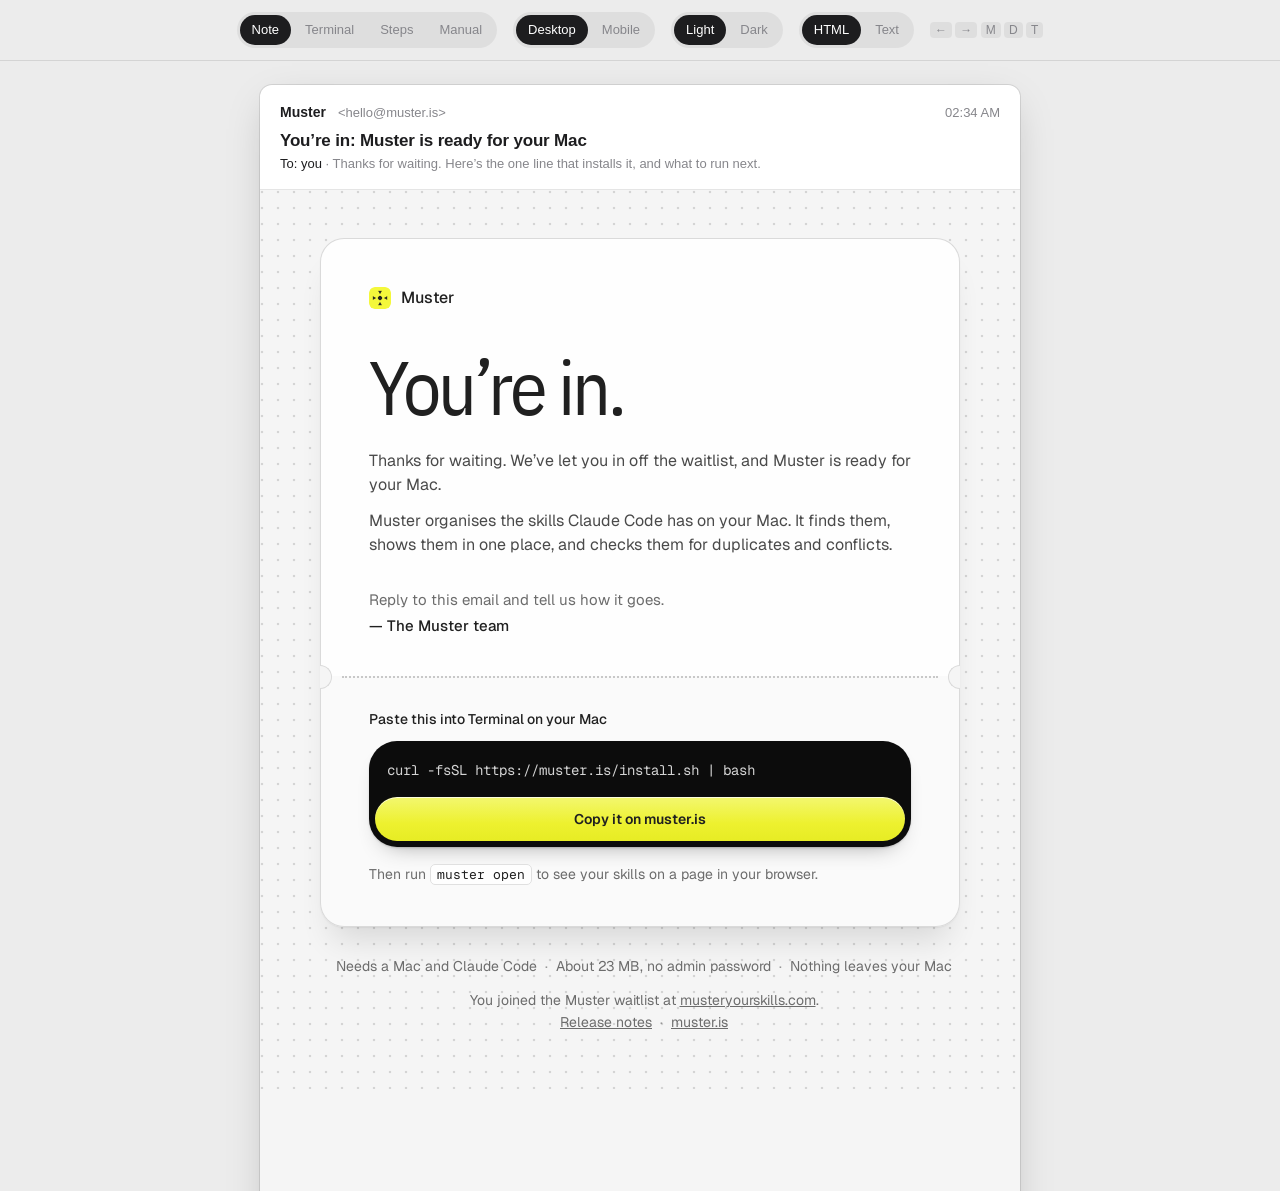
==== emails/index.html @ a4cf53c2 "Invitation emails, run 1: Note, Terminal, Steps, Manual; drop Poster The muster.is directions as the" ====
<!doctype html>
<!-- The email preview (harness only; delete with the losers). Each email is a standalone,
     send-ready file beside this one: <name>.html and its plain-text part <name>.txt.
     ?email=<name>&width=desktop|mobile&scheme=light|dark&part=html|text
     ← → step through the emails, 1–9 jump to one, D toggles dark, M toggles mobile, T toggles text. -->
<html lang="en">
<head>
  <meta charset="utf-8" />
  <meta name="viewport" content="width=device-width, initial-scale=1" />
  <meta name="robots" content="noindex" />
  <title>Muster: invitation emails</title>
  <link rel="icon" href="../assets/favicon.svg" type="image/svg+xml" />
  <style>
    /* Deliberately outside the design system, like variants/picker.css: a neutral mail client. */
    :root { color-scheme: light dark; --bg: #ececec; --pane: #fff; --ink: #1d1d1f; --dim: #86868b; --line: rgb(0 0 0 / .1); --chip: rgb(0 0 0 / .06); --on: #1d1d1f; --on-ink: #fff; }
    html[data-scheme="dark"] { --bg: #161616; --pane: #1e1e1e; --ink: #f5f5f7; --dim: #98989d; --line: rgb(255 255 255 / .1); --chip: rgb(255 255 255 / .08); --on: #f5f5f7; --on-ink: #1d1d1f; }
    * { box-sizing: border-box; }
    body { margin: 0; min-height: 100vh; background: var(--bg); color: var(--ink); font: 13px/1.4 -apple-system, BlinkMacSystemFont, "Segoe UI", sans-serif; -webkit-font-smoothing: antialiased; }
    .bar { position: sticky; top: 0; z-index: 2; display: flex; flex-wrap: wrap; align-items: center; justify-content: center; gap: 8px 16px; padding: 12px 16px; background: color-mix(in srgb, var(--bg) 88%, transparent); backdrop-filter: blur(12px); -webkit-backdrop-filter: blur(12px); border-bottom: 1px solid var(--line); }
    .seg { display: flex; gap: 2px; padding: 3px; border-radius: 999px; background: var(--chip); }
    .seg button { padding: 6px 12px; border: 0; border-radius: 999px; background: none; color: var(--dim); font: inherit; cursor: pointer; }
    .seg button:hover { color: var(--ink); }
    .seg button[aria-pressed="true"] { background: var(--on); color: var(--on-ink); }
    .seg button:focus-visible { outline: 2px solid var(--ink); outline-offset: 2px; }
    .keys { color: var(--dim); font-size: 12px; }
    .keys kbd { font: inherit; padding: 1px 5px; border-radius: 4px; background: var(--chip); }
    .stage { display: flex; justify-content: center; padding: 24px 16px 64px; }
    .client { width: 100%; max-width: 760px; border-radius: 12px; background: var(--pane); box-shadow: 0 0 0 1px var(--line), 0 12px 40px -12px rgb(0 0 0 / .25); overflow: hidden; transition: max-width .3s cubic-bezier(.23, 1, .32, 1); }
    html[data-width="mobile"] .client { max-width: 375px; border-radius: 28px; }
    .head { padding: 18px 20px 16px; border-bottom: 1px solid var(--line); }
    .row { display: flex; align-items: baseline; gap: 12px; }
    .from { font-weight: 600; font-size: 14px; }
    .addr { color: var(--dim); }
    .when { margin-left: auto; color: var(--dim); white-space: nowrap; }
    .subject { margin: 6px 0 2px; font-size: 17px; font-weight: 600; letter-spacing: -.01em; }
    .pre { margin: 0; color: var(--dim); white-space: nowrap; overflow: hidden; text-overflow: ellipsis; }
    .pre b { color: var(--ink); font-weight: 400; }
    iframe { display: block; width: 100%; height: 600px; border: 0; background: var(--pane); }
    pre.text { margin: 0; padding: 24px 20px 32px; font: 13px/1.6 ui-monospace, "SF Mono", Menlo, monospace; white-space: pre-wrap; overflow-wrap: anywhere; }
    .meta { margin: 0; padding: 10px 20px; border-top: 1px solid var(--line); color: var(--dim); font-size: 12px; }
  </style>
</head>
<body>
  <nav class="bar" aria-label="Preview">
    <div class="seg" data-group="email" role="group" aria-label="Email"></div>
    <div class="seg" data-group="width" role="group" aria-label="Width"><button type="button" data-value="desktop">Desktop</button><button type="button" data-value="mobile">Mobile</button></div>
    <div class="seg" data-group="scheme" role="group" aria-label="Appearance"><button type="button" data-value="light">Light</button><button type="button" data-value="dark">Dark</button></div>
    <div class="seg" data-group="part" role="group" aria-label="Part"><button type="button" data-value="html">HTML</button><button type="button" data-value="text">Text</button></div>
    <span class="keys"><kbd>←</kbd> <kbd>→</kbd> <kbd>M</kbd> <kbd>D</kbd> <kbd>T</kbd></span>
  </nav>

  <main class="stage">
    <article class="client" aria-live="polite">
      <header class="head">
        <div class="row"><span class="from">Muster</span><span class="addr" data-from></span><span class="when" data-when></span></div>
        <h1 class="subject" data-subject></h1>
        <p class="pre"><b>To: you</b> · <span data-preheader></span></p>
      </header>
      <iframe title="The email" data-frame></iframe>
      <pre class="text" data-text hidden></pre>
      <p class="meta" data-meta></p>
    </article>
  </main>

  <script>
    // The emails, in picker order. Keep in step with the files in this folder.
    const EMAILS = [['note', 'Note'], ['terminal', 'Terminal'], ['steps', 'Steps'], ['manual', 'Manual']]
    const FROM = 'hello@muster.is'
    const GROUPS = { email: EMAILS.map(([n]) => n), width: ['desktop', 'mobile'], scheme: ['light', 'dark'], part: ['html', 'text'] }
    const $ = (s) => document.querySelector(s)
    const frame = $('[data-frame]'), text = $('[data-text]')
    const cache = new Map()

    $('[data-group="email"]').innerHTML = EMAILS.map(([n, l]) => `<button type="button" data-value="${n}">${l}</button>`).join('')
    const params = new URLSearchParams(location.search)
    const state = Object.fromEntries(Object.entries(GROUPS).map(([k, v]) => [k, v.includes(params.get(k)) ? params.get(k) : v[0]]))
    $('[data-when]').textContent = new Date().toLocaleTimeString([], { hour: '2-digit', minute: '2-digit' })
    $('[data-from]').textContent = `<${FROM}>`

    const get = (url) => cache.get(url) || cache.set(url, fetch(url, { cache: 'no-store' }).then((r) => (r.ok ? r.text() : ''))).get(url)

    // The emails point at https://muster.is/assets/… so they work once sent. Here they load from this
    // checkout instead, so a local preview shows images before they're deployed. Dark previews as Apple
    // Mail does it: the email's own prefers-color-scheme rules apply (Gmail's forced inversion can't be shown).
    const prepare = (html, scheme) => {
      html = html.replace(/https:\/\/muster\.is\/assets\//g, new URL('../assets/', location.href).href)
      if (scheme === 'dark') html = html.replace(/@media\s*\(\s*prefers-color-scheme\s*:\s*dark\s*\)/g, '@media all')
      else html = html.replace(/@media\s*\(\s*prefers-color-scheme\s*:\s*dark\s*\)/g, '@media not all')
      return html
    }

    let renderId = 0
    async function render() {
      const id = ++renderId
      document.documentElement.dataset.width = state.width
      document.documentElement.dataset.scheme = state.scheme
      document.querySelectorAll('.seg').forEach((seg) => seg.querySelectorAll('button').forEach((b) => b.setAttribute('aria-pressed', String(b.dataset.value === state[seg.dataset.group]))))
      const url = new URL(location.href)
      Object.entries(state).forEach(([k, v]) => url.searchParams.set(k, v))
      history.replaceState(null, '', url)

      const [html, txt] = await Promise.all([get(`${state.email}.html`), get(`${state.email}.txt`)])
      if (id !== renderId) return
      const doc = new DOMParser().parseFromString(html, 'text/html')
      $('[data-subject]').textContent = doc.title || '(no subject)'
      $('[data-preheader]').textContent = (doc.querySelector('[data-preheader]')?.textContent || '').replace(/[͏‌ ­﻿\s]+/g, ' ').trim()
      const kb = new Blob([html]).size / 1024
      $('[data-meta]').textContent = `${state.email}.html · ${kb.toFixed(1)} KB${kb > 102 ? ' · over Gmail’s 102 KB clip' : ''}`

      text.hidden = state.part !== 'text'
      frame.hidden = state.part !== 'html'
      if (state.part === 'text') { text.textContent = txt || '(no plain-text part yet)'; return }
      frame.srcdoc = prepare(html, state.scheme)
    }

    // The iframe takes the email's height, so the page scrolls like a mail client does
    const fit = () => { try { frame.style.height = `${frame.contentDocument.documentElement.scrollHeight}px` } catch {} }
    frame.addEventListener('load', () => { fit(); frame.contentDocument?.fonts?.ready.then(fit); new ResizeObserver(fit).observe(frame.contentDocument.body) })

    document.querySelectorAll('.seg').forEach((seg) => seg.addEventListener('click', (e) => {
      const b = e.target.closest('button'); if (!b) return
      state[seg.dataset.group] = b.dataset.value; render()
    }))
    const flip = (k) => { const v = GROUPS[k]; state[k] = v[(v.indexOf(state[k]) + 1) % v.length]; render() }
    document.addEventListener('keydown', (e) => {
      if (e.metaKey || e.ctrlKey || e.altKey) return
      const v = GROUPS.email, at = v.indexOf(state.email)
      if (e.key === 'ArrowRight') { state.email = v[(at + 1) % v.length]; render() }
      else if (e.key === 'ArrowLeft') { state.email = v[(at - 1 + v.length) % v.length]; render() }
      else if (/^[1-9]$/.test(e.key) && v[+e.key - 1]) { state.email = v[+e.key - 1]; render() }
      else if (e.key === 'm' || e.key === 'M') flip('width')
      else if (e.key === 'd' || e.key === 'D') flip('scheme')
      else if (e.key === 't' || e.key === 'T') flip('part')
    })
    render()
  </script>
</body>
</html>
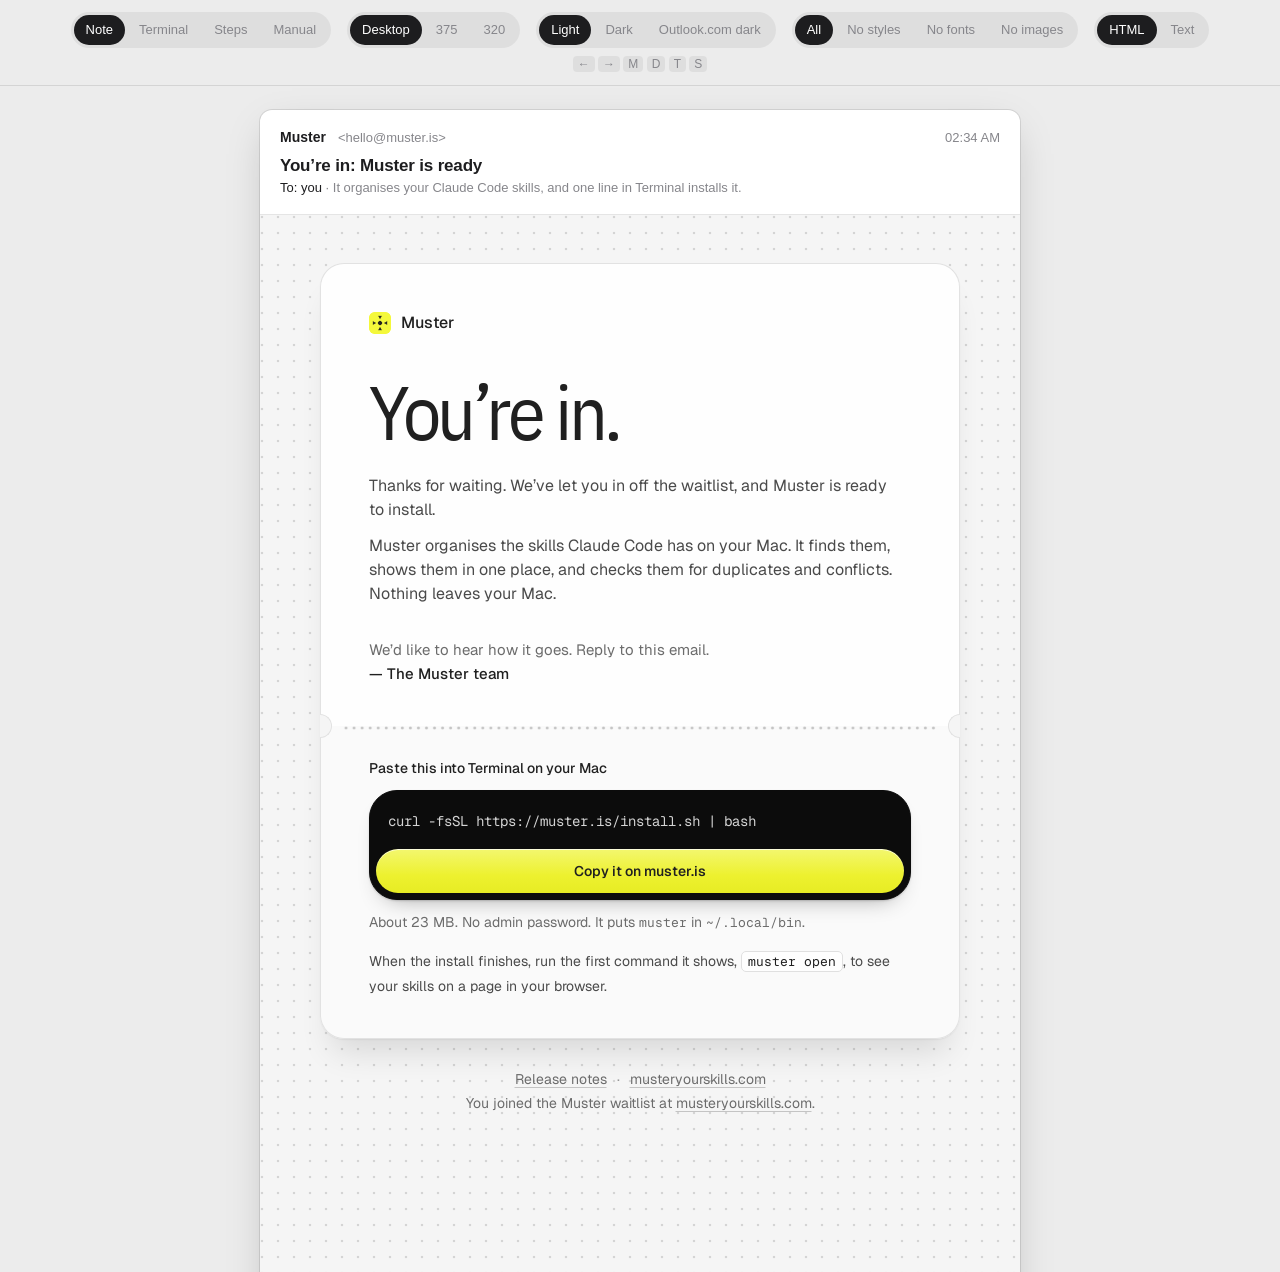
==== commit af4c80d3: "Invitation emails, run 2: rebuilt after review Each email reworked after an independent review per d" ====
--- a/emails/index.html
+++ b/emails/index.html
@@ -1,8 +1,8 @@
 <!doctype html>
 <!-- The email preview (harness only; delete with the losers). Each email is a standalone,
      send-ready file beside this one: <name>.html and its plain-text part <name>.txt.
-     ?email=<name>&width=desktop|mobile&scheme=light|dark&part=html|text
-     ← → step through the emails, 1–9 jump to one, D toggles dark, M toggles mobile, T toggles text. -->
+     ?email=<name>&width=desktop|mobile|small&scheme=light|dark|outlook&part=html|text&strip=none|styles|fonts|images
+     ← → step through the emails, 1–9 jump to one, M width, D appearance, T text, S what's stripped. -->
 <html lang="en">
 <head>
   <meta charset="utf-8" />
@@ -13,7 +13,7 @@
   <style>
     /* Deliberately outside the design system, like variants/picker.css: a neutral mail client. */
     :root { color-scheme: light dark; --bg: #ececec; --pane: #fff; --ink: #1d1d1f; --dim: #86868b; --line: rgb(0 0 0 / .1); --chip: rgb(0 0 0 / .06); --on: #1d1d1f; --on-ink: #fff; }
-    html[data-scheme="dark"] { --bg: #161616; --pane: #1e1e1e; --ink: #f5f5f7; --dim: #98989d; --line: rgb(255 255 255 / .1); --chip: rgb(255 255 255 / .08); --on: #f5f5f7; --on-ink: #1d1d1f; }
+    html[data-scheme="dark"], html[data-scheme="outlook"] { --bg: #161616; --pane: #1e1e1e; --ink: #f5f5f7; --dim: #98989d; --line: rgb(255 255 255 / .1); --chip: rgb(255 255 255 / .08); --on: #f5f5f7; --on-ink: #1d1d1f; }
     * { box-sizing: border-box; }
     body { margin: 0; min-height: 100vh; background: var(--bg); color: var(--ink); font: 13px/1.4 -apple-system, BlinkMacSystemFont, "Segoe UI", sans-serif; -webkit-font-smoothing: antialiased; }
     .bar { position: sticky; top: 0; z-index: 2; display: flex; flex-wrap: wrap; align-items: center; justify-content: center; gap: 8px 16px; padding: 12px 16px; background: color-mix(in srgb, var(--bg) 88%, transparent); backdrop-filter: blur(12px); -webkit-backdrop-filter: blur(12px); border-bottom: 1px solid var(--line); }
@@ -27,6 +27,7 @@
     .stage { display: flex; justify-content: center; padding: 24px 16px 64px; }
     .client { width: 100%; max-width: 760px; border-radius: 12px; background: var(--pane); box-shadow: 0 0 0 1px var(--line), 0 12px 40px -12px rgb(0 0 0 / .25); overflow: hidden; transition: max-width .3s cubic-bezier(.23, 1, .32, 1); }
     html[data-width="mobile"] .client { max-width: 375px; border-radius: 28px; }
+    html[data-width="small"] .client { max-width: 320px; border-radius: 24px; }
     .head { padding: 18px 20px 16px; border-bottom: 1px solid var(--line); }
     .row { display: flex; align-items: baseline; gap: 12px; }
     .from { font-weight: 600; font-size: 14px; }
@@ -35,6 +36,7 @@
     .subject { margin: 6px 0 2px; font-size: 17px; font-weight: 600; letter-spacing: -.01em; }
     .pre { margin: 0; color: var(--dim); white-space: nowrap; overflow: hidden; text-overflow: ellipsis; }
     .pre b { color: var(--ink); font-weight: 400; }
+    .pre .cut { opacity: .45; }
     iframe { display: block; width: 100%; height: 600px; border: 0; background: var(--pane); }
     pre.text { margin: 0; padding: 24px 20px 32px; font: 13px/1.6 ui-monospace, "SF Mono", Menlo, monospace; white-space: pre-wrap; overflow-wrap: anywhere; }
     .meta { margin: 0; padding: 10px 20px; border-top: 1px solid var(--line); color: var(--dim); font-size: 12px; }
@@ -43,10 +45,11 @@
 <body>
   <nav class="bar" aria-label="Preview">
     <div class="seg" data-group="email" role="group" aria-label="Email"></div>
-    <div class="seg" data-group="width" role="group" aria-label="Width"><button type="button" data-value="desktop">Desktop</button><button type="button" data-value="mobile">Mobile</button></div>
-    <div class="seg" data-group="scheme" role="group" aria-label="Appearance"><button type="button" data-value="light">Light</button><button type="button" data-value="dark">Dark</button></div>
+    <div class="seg" data-group="width" role="group" aria-label="Width"><button type="button" data-value="desktop">Desktop</button><button type="button" data-value="mobile">375</button><button type="button" data-value="small">320</button></div>
+    <div class="seg" data-group="scheme" role="group" aria-label="Appearance"><button type="button" data-value="light">Light</button><button type="button" data-value="dark">Dark</button><button type="button" data-value="outlook" title="Outlook.com dark: the [data-ogsc]/[data-ogsb] rules, without prefers-color-scheme">Outlook.com dark</button></div>
+    <div class="seg" data-group="strip" role="group" aria-label="Strip"><button type="button" data-value="none">All</button><button type="button" data-value="styles" title="No style blocks or links: the Gmail app with non-Google accounts, forwards">No styles</button><button type="button" data-value="fonts" title="No web fonts: Gmail, Outlook">No fonts</button><button type="button" data-value="images" title="Images off">No images</button></div>
     <div class="seg" data-group="part" role="group" aria-label="Part"><button type="button" data-value="html">HTML</button><button type="button" data-value="text">Text</button></div>
-    <span class="keys"><kbd>←</kbd> <kbd>→</kbd> <kbd>M</kbd> <kbd>D</kbd> <kbd>T</kbd></span>
+    <span class="keys"><kbd>←</kbd> <kbd>→</kbd> <kbd>M</kbd> <kbd>D</kbd> <kbd>T</kbd> <kbd>S</kbd></span>
   </nav>
 
   <main class="stage">
@@ -66,7 +69,7 @@
     // The emails, in picker order. Keep in step with the files in this folder.
     const EMAILS = [['note', 'Note'], ['terminal', 'Terminal'], ['steps', 'Steps'], ['manual', 'Manual']]
     const FROM = 'hello@muster.is'
-    const GROUPS = { email: EMAILS.map(([n]) => n), width: ['desktop', 'mobile'], scheme: ['light', 'dark'], part: ['html', 'text'] }
+    const GROUPS = { email: EMAILS.map(([n]) => n), width: ['desktop', 'mobile', 'small'], scheme: ['light', 'dark', 'outlook'], part: ['html', 'text'], strip: ['none', 'styles', 'fonts', 'images'] }
     const $ = (s) => document.querySelector(s)
     const frame = $('[data-frame]'), text = $('[data-text]')
     const cache = new Map()
@@ -80,13 +83,23 @@
     const get = (url) => cache.get(url) || cache.set(url, fetch(url, { cache: 'no-store' }).then((r) => (r.ok ? r.text() : ''))).get(url)
 
     // The emails point at https://muster.is/assets/… so they work once sent. Here they load from this
-    // checkout instead, so a local preview shows images before they're deployed. Dark previews as Apple
-    // Mail does it: the email's own prefers-color-scheme rules apply (Gmail's forced inversion can't be shown).
-    const prepare = (html, scheme) => {
+    // checkout instead, so a local preview shows images before they're deployed.
+    // Dark previews as Apple Mail does it: the email's prefers-color-scheme rules apply, and the frame's own
+    // colour scheme is pinned so the browser's defaults follow the toggle, not the OS. Outlook.com dark puts
+    // data-ogsc/data-ogsb on <html> and leaves prefers-color-scheme off, as Outlook.com does. Gmail's forced
+    // inversion can't be shown here; it needs a real send.
+    const prepare = (html, scheme, strip) => {
       html = html.replace(/https:\/\/muster\.is\/assets\//g, new URL('../assets/', location.href).href)
-      if (scheme === 'dark') html = html.replace(/@media\s*\(\s*prefers-color-scheme\s*:\s*dark\s*\)/g, '@media all')
-      else html = html.replace(/@media\s*\(\s*prefers-color-scheme\s*:\s*dark\s*\)/g, '@media not all')
-      return html
+      const dark = scheme === 'dark'
+      html = html
+        .replace(/\(\s*prefers-color-scheme\s*:\s*dark\s*\)/g, dark ? '(min-width:0px)' : '(max-width:0px)')
+        .replace(/\(\s*prefers-color-scheme\s*:\s*light\s*\)/g, dark ? '(max-width:0px)' : '(min-width:0px)')
+      if (scheme === 'outlook') html = html.replace(/<html\b/i, '<html data-ogsc data-ogsb')
+      if (strip === 'styles') html = html.replace(/<style\b[\s\S]*?<\/style>/gi, '').replace(/<link\b[^>]*>/gi, '')
+      if (strip === 'fonts') html = html.replace(/<link\b[^>]*fonts\.googleapis[^>]*>/gi, '')
+      if (strip === 'images') html = html.replace(/(<img\b[^>]*?\s)src="[^"]*"/gi, '$1src=""').replace(/url\([^)]*\)/gi, 'none').replace(/\sbackground="[^"]*"/gi, '')
+      // added last, so "No styles" keeps the pinned scheme too
+      return html.replace(/<\/head>/i, `<style>:root{color-scheme:${dark ? 'dark' : 'light'} only !important}</style></head>`)
     }
 
     let renderId = 0
@@ -103,19 +116,30 @@
       if (id !== renderId) return
       const doc = new DOMParser().parseFromString(html, 'text/html')
       $('[data-subject]').textContent = doc.title || '(no subject)'
-      $('[data-preheader]').textContent = (doc.querySelector('[data-preheader]')?.textContent || '').replace(/[͏‌ ­﻿\s]+/g, ' ').trim()
+      // phones show about 90 characters of preview: the rest is dimmed
+      const pre = (doc.querySelector('[data-preheader]')?.textContent || '').replace(/[\u034f\u200c\u2007\u00ad\ufeff\s]+/g, ' ').trim()
+      const preEl = $('[data-preheader]')
+      preEl.textContent = pre.slice(0, 90)
+      if (pre.length > 90) preEl.append(Object.assign(document.createElement('span'), { className: 'cut', textContent: pre.slice(90) }))
       const kb = new Blob([html]).size / 1024
-      $('[data-meta]').textContent = `${state.email}.html · ${kb.toFixed(1)} KB${kb > 102 ? ' · over Gmail’s 102 KB clip' : ''}`
+      $('[data-meta]').textContent = `${state.email}.html · ${kb.toFixed(1)} KB${kb > 102 ? ' · over Gmail’s 102 KB clip' : kb > 75 ? ' · near Gmail’s clip once an ESP rewrites links' : ''} · subject ${doc.title.length} characters · preheader ${pre.length}`
 
       text.hidden = state.part !== 'text'
       frame.hidden = state.part !== 'html'
       if (state.part === 'text') { text.textContent = txt || '(no plain-text part yet)'; return }
-      frame.srcdoc = prepare(html, state.scheme)
+      frame.srcdoc = prepare(html, state.scheme, state.strip)
     }
 
     // The iframe takes the email's height, so the page scrolls like a mail client does
     const fit = () => { try { frame.style.height = `${frame.contentDocument.documentElement.scrollHeight}px` } catch {} }
-    frame.addEventListener('load', () => { fit(); frame.contentDocument?.fonts?.ready.then(fit); new ResizeObserver(fit).observe(frame.contentDocument.body) })
+    let watching = null
+    frame.addEventListener('load', () => {
+      fit()
+      frame.contentDocument?.fonts?.ready.then(fit)
+      watching?.disconnect()
+      watching = new ResizeObserver(fit)
+      if (frame.contentDocument?.body) watching.observe(frame.contentDocument.body)
+    })
 
     document.querySelectorAll('.seg').forEach((seg) => seg.addEventListener('click', (e) => {
       const b = e.target.closest('button'); if (!b) return
@@ -131,6 +155,7 @@
       else if (e.key === 'm' || e.key === 'M') flip('width')
       else if (e.key === 'd' || e.key === 'D') flip('scheme')
       else if (e.key === 't' || e.key === 'T') flip('part')
+      else if (e.key === 's' || e.key === 'S') flip('strip')
     })
     render()
   </script>
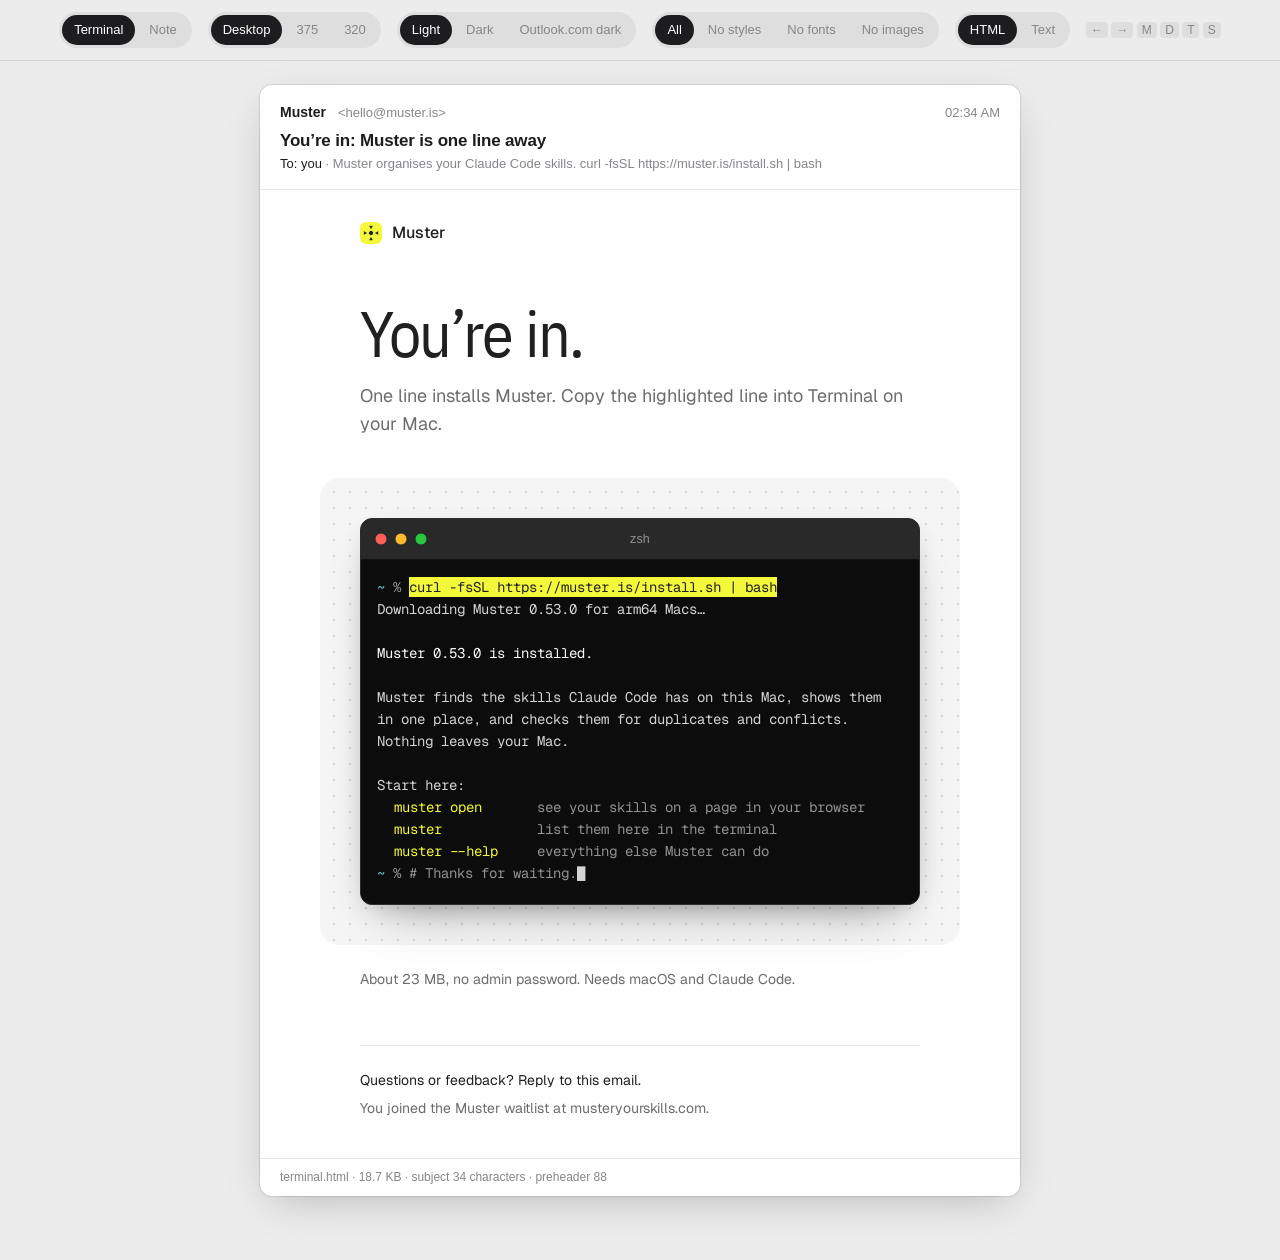
==== commit b811eac5: "Invitation emails: two options, Terminal and Note Terminal does it all in the email: the install lin" ====
--- a/emails/index.html
+++ b/emails/index.html
@@ -67,7 +67,7 @@
 
   <script>
     // The emails, in picker order. Keep in step with the files in this folder.
-    const EMAILS = [['note', 'Note'], ['terminal', 'Terminal'], ['steps', 'Steps'], ['manual', 'Manual']]
+    const EMAILS = [['terminal', 'Terminal'], ['note', 'Note']]
     const FROM = 'hello@muster.is'
     const GROUPS = { email: EMAILS.map(([n]) => n), width: ['desktop', 'mobile', 'small'], scheme: ['light', 'dark', 'outlook'], part: ['html', 'text'], strip: ['none', 'styles', 'fonts', 'images'] }
     const $ = (s) => document.querySelector(s)
@@ -98,8 +98,9 @@
       if (strip === 'styles') html = html.replace(/<style\b[\s\S]*?<\/style>/gi, '').replace(/<link\b[^>]*>/gi, '')
       if (strip === 'fonts') html = html.replace(/<link\b[^>]*fonts\.googleapis[^>]*>/gi, '')
       if (strip === 'images') html = html.replace(/(<img\b[^>]*?\s)src="[^"]*"/gi, '$1src=""').replace(/url\([^)]*\)/gi, 'none').replace(/\sbackground="[^"]*"/gi, '')
-      // added last, so "No styles" keeps the pinned scheme too
-      return html.replace(/<\/head>/i, `<style>:root{color-scheme:${dark ? 'dark' : 'light'} only !important}</style></head>`)
+      // added last, so "No styles" keeps them too: the pinned scheme, and links that open in a new tab as a
+      // mail client opens them in the browser (not inside the email, where the page would replace it)
+      return html.replace(/<\/head>/i, `<base target="_blank"><style>:root{color-scheme:${dark ? 'dark' : 'light'} only !important}</style></head>`)
     }
 
     let renderId = 0
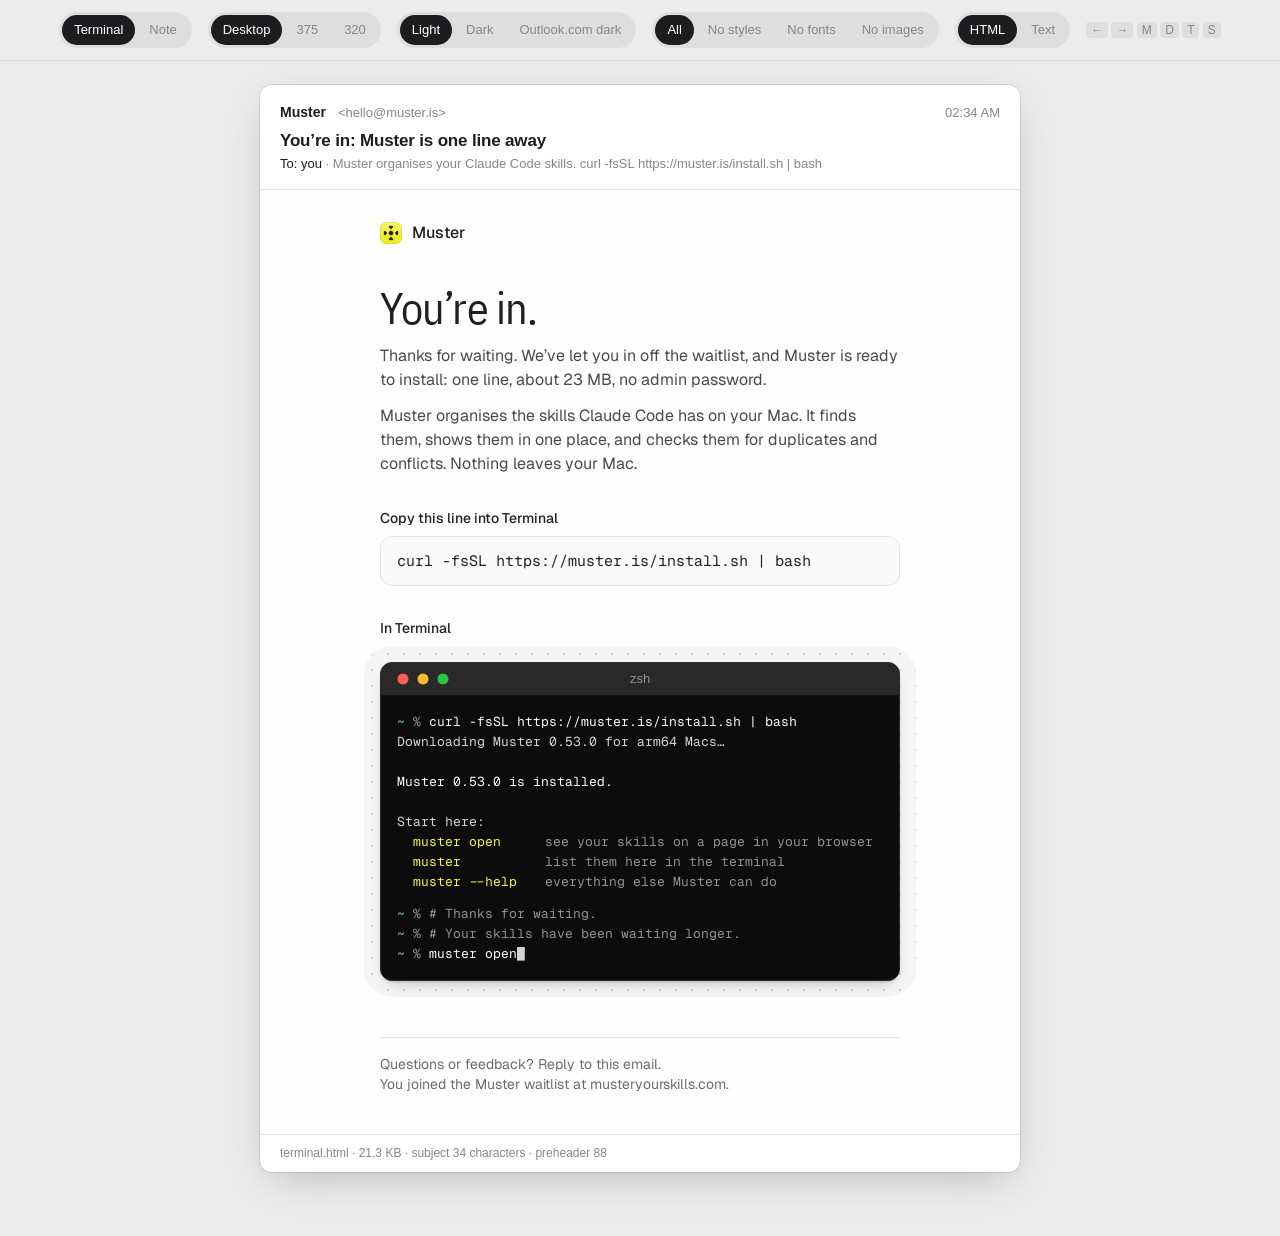
==== commit 1560d3d7: "Note: shadow under the card only; Terminal: no copy manual; preview busts image cache Note's shadow " ====
--- a/emails/index.html
+++ b/emails/index.html
@@ -89,7 +89,8 @@
     // data-ogsc/data-ogsb on <html> and leaves prefers-color-scheme off, as Outlook.com does. Gmail's forced
     // inversion can't be shown here; it needs a real send.
     const prepare = (html, scheme, strip) => {
-      html = html.replace(/https:\/\/muster\.is\/assets\//g, new URL('../assets/', location.href).href)
+      const bust = Date.now() // a changed image shows on reload, not the browser's old copy
+      html = html.replace(/https:\/\/muster\.is\/assets\/([^"')\s]+)/g, (_, file) => `${new URL('../assets/', location.href).href}${file}?v=${bust}`)
       const dark = scheme === 'dark'
       html = html
         .replace(/\(\s*prefers-color-scheme\s*:\s*dark\s*\)/g, dark ? '(min-width:0px)' : '(max-width:0px)')
